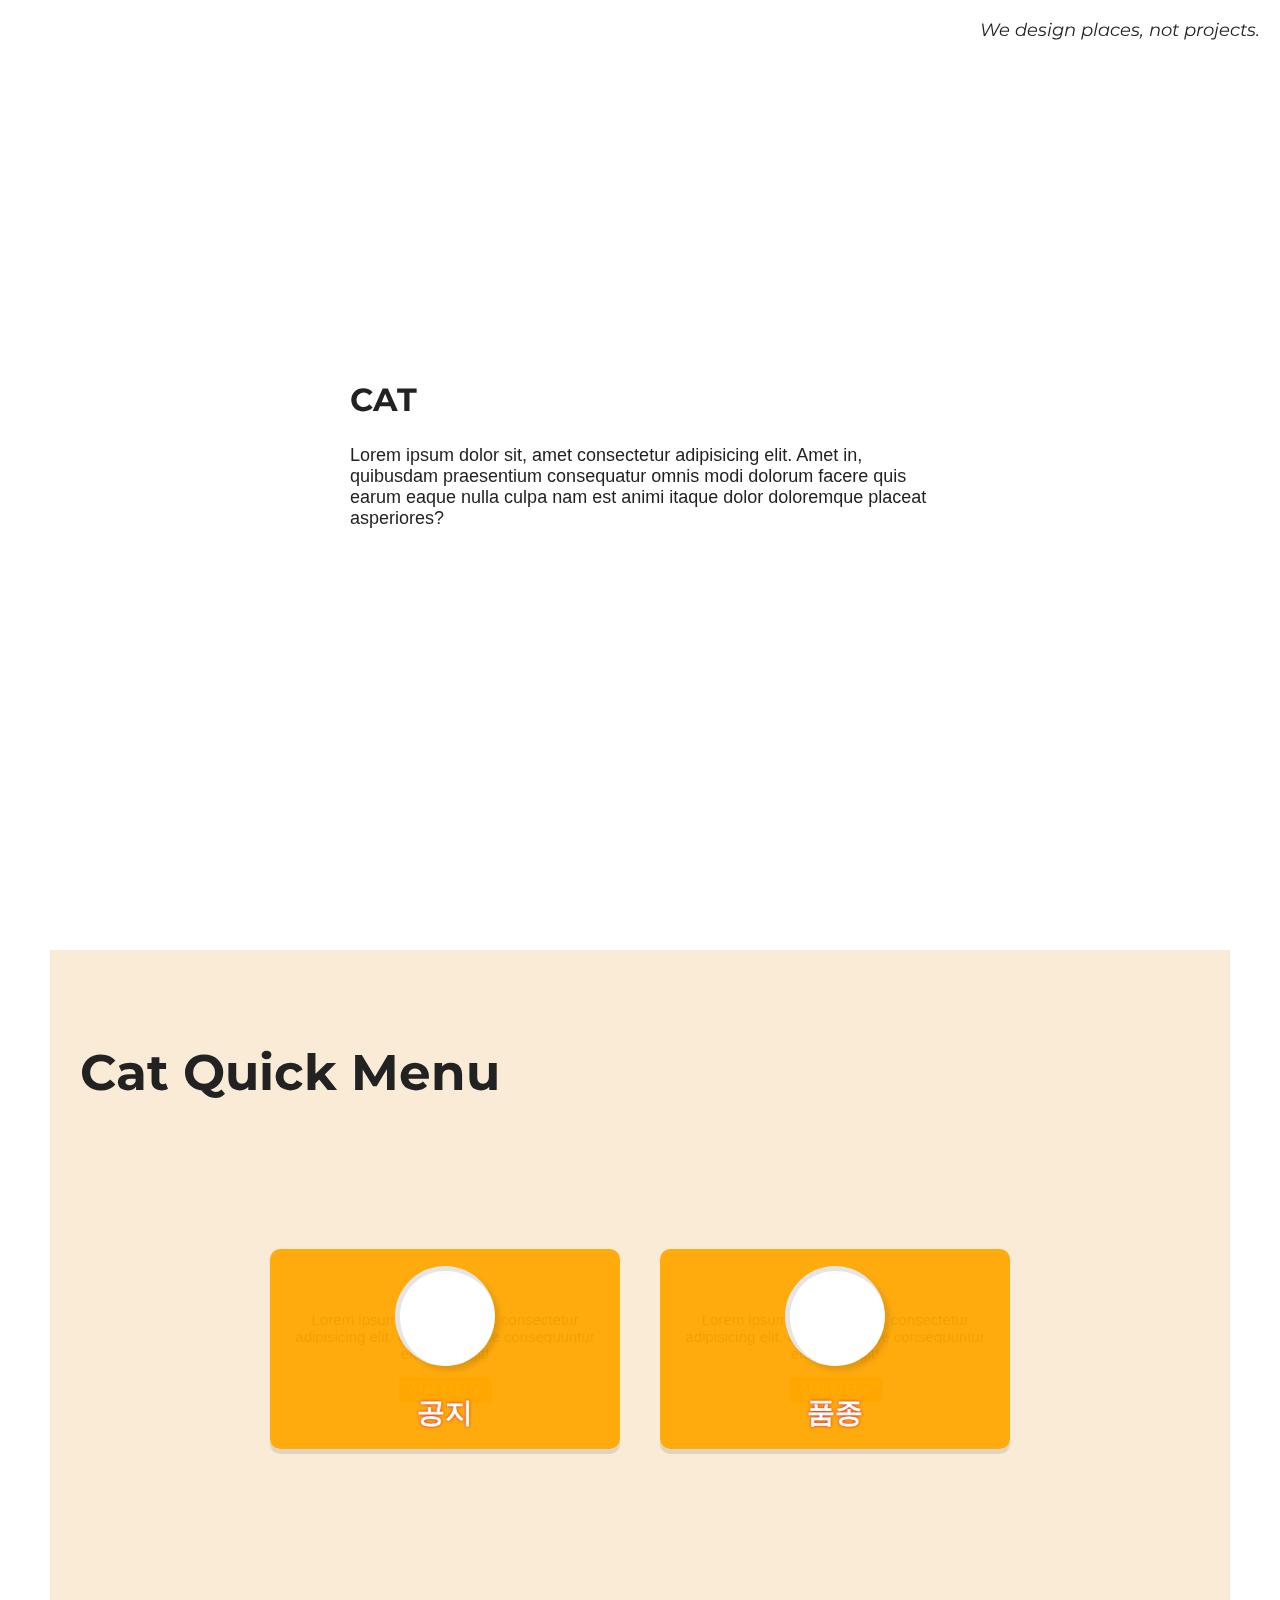
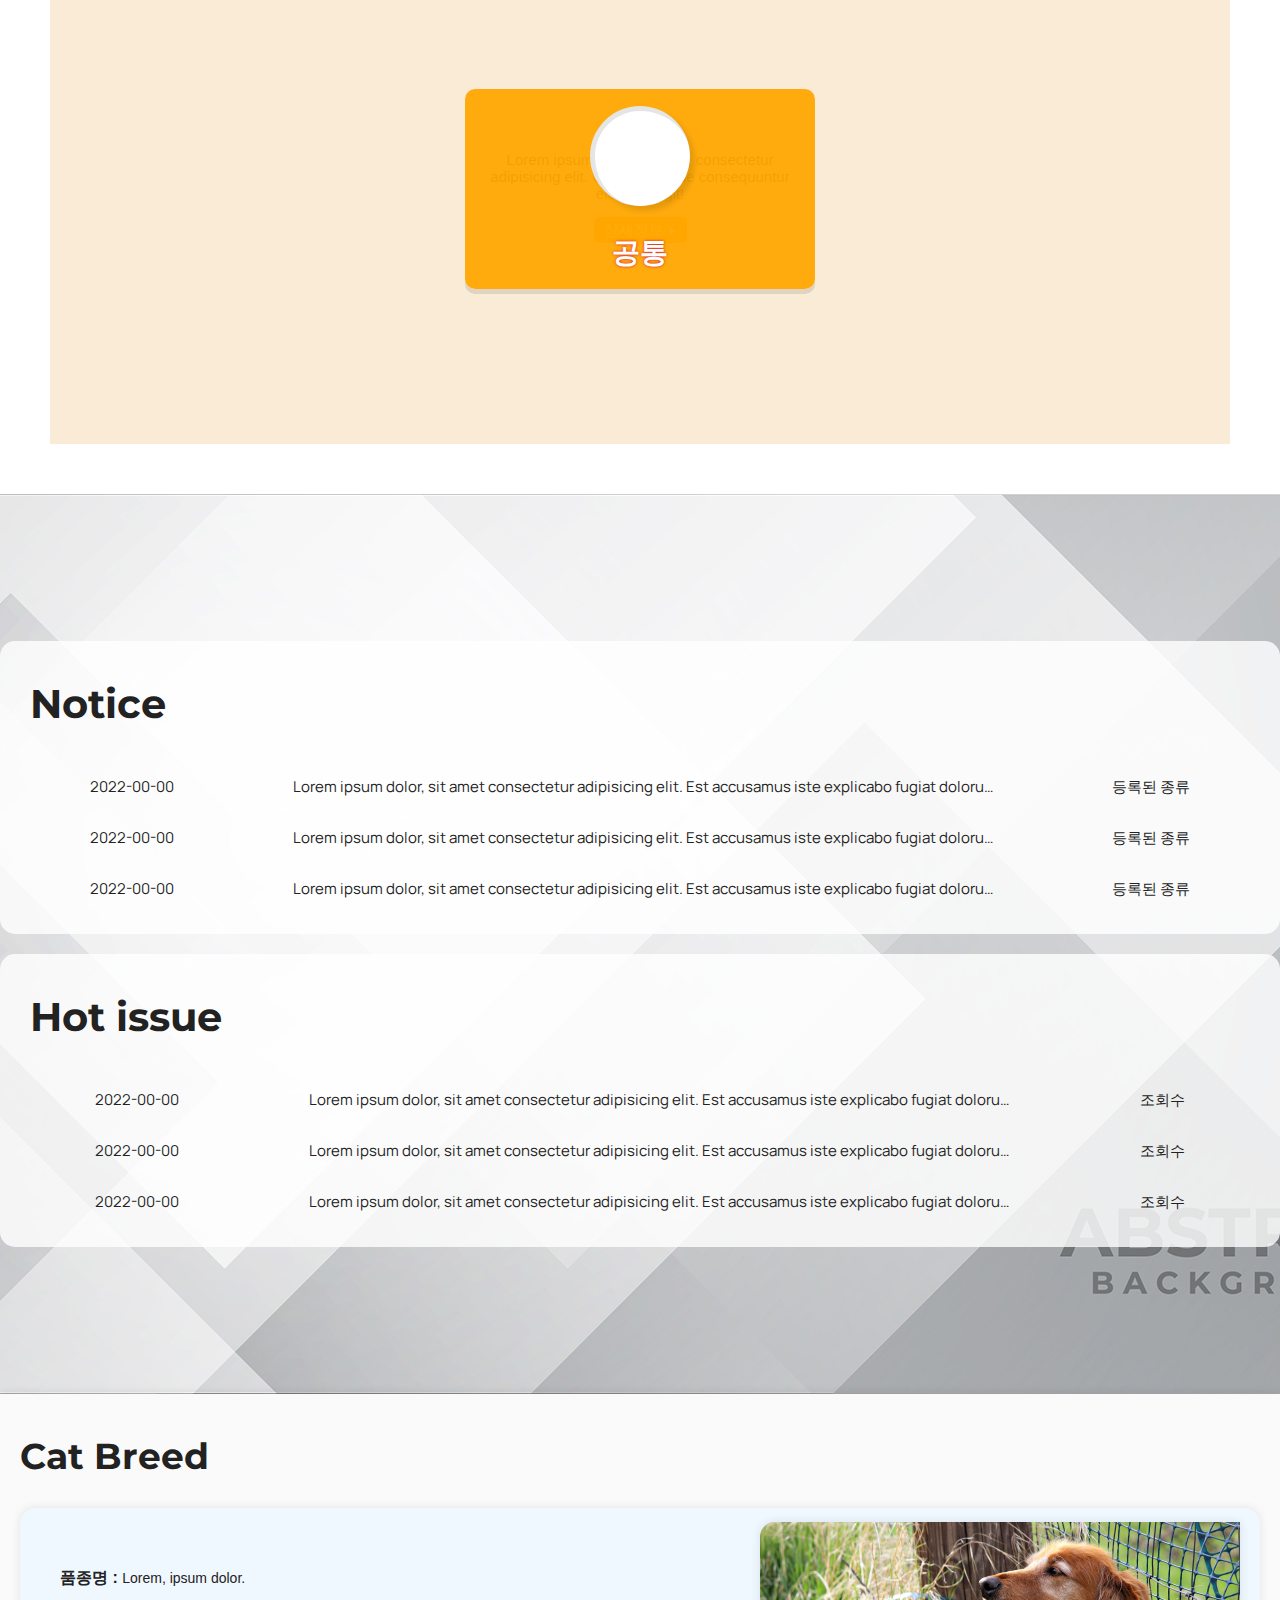
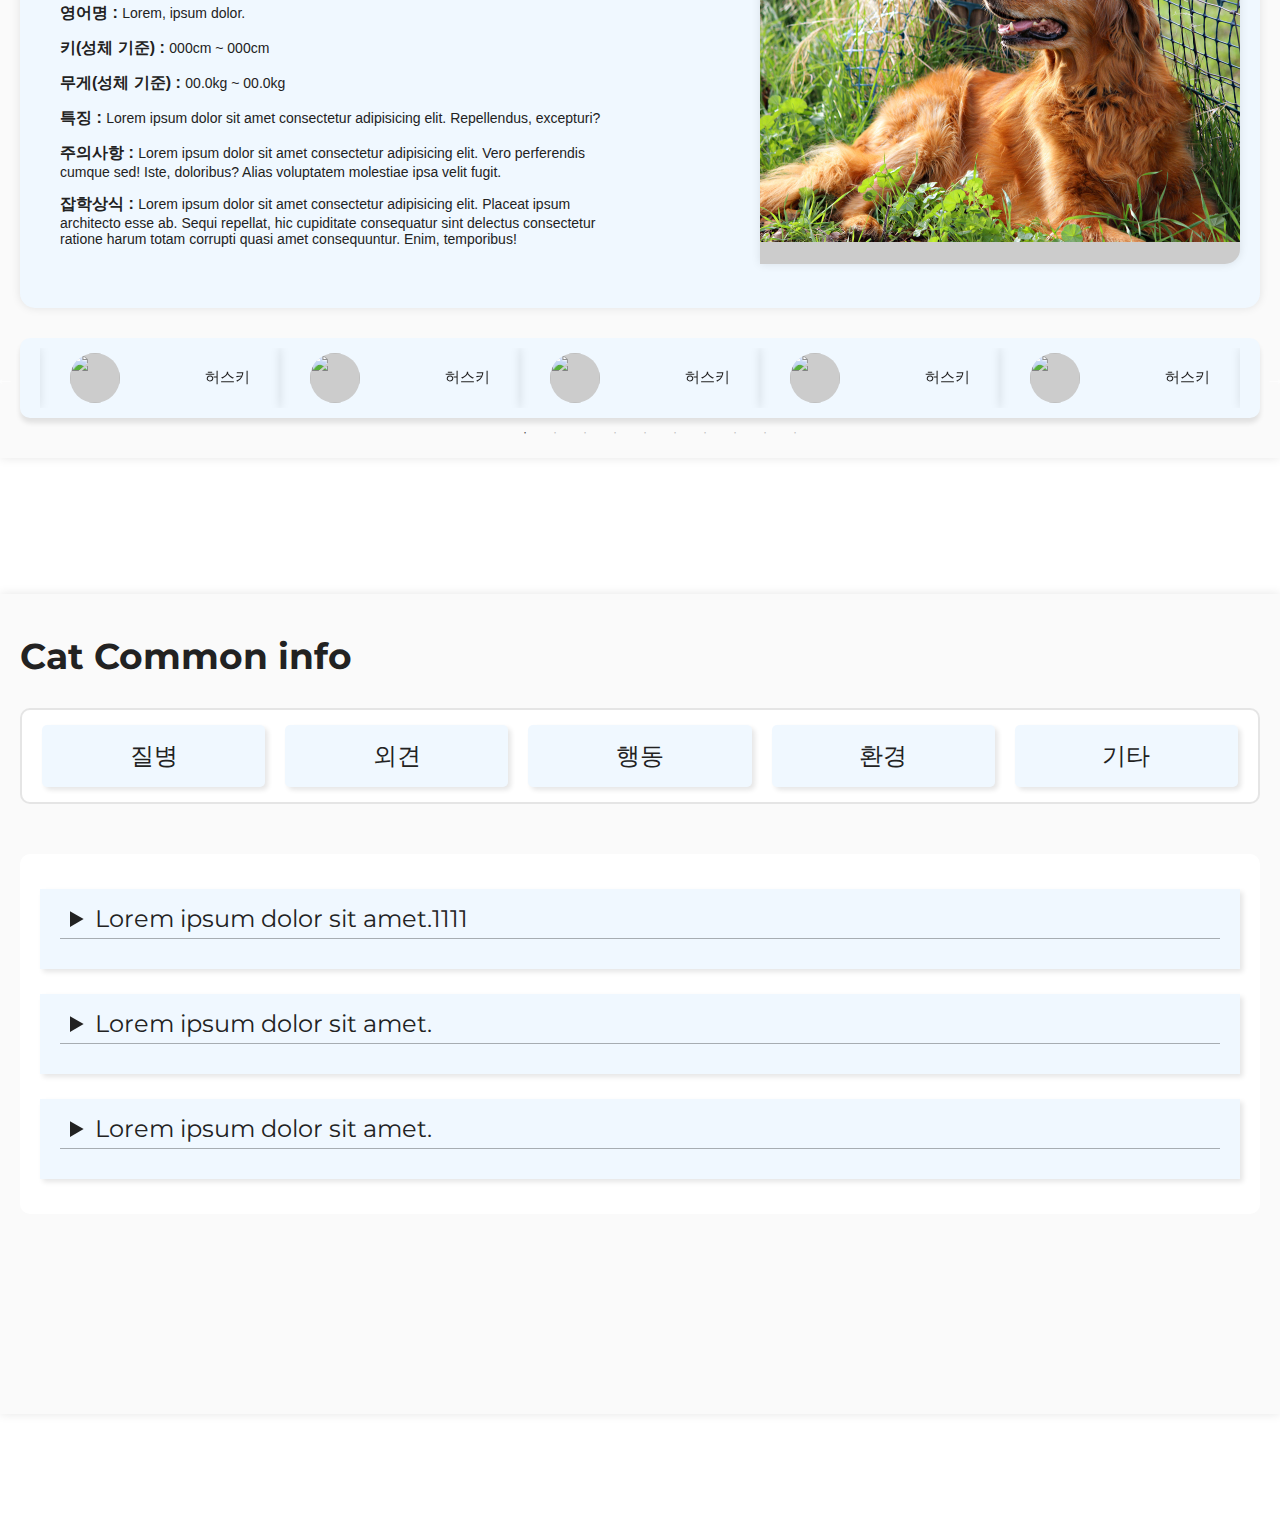
==== cat.html @ b19f5353 "pc 버전1.0" ====
<!DOCTYPE html>
<html lang="en">
	<head>
		<meta charset="UTF-8" />
		<meta http-equiv="X-UA-Compatible" content="IE=edge" />
		<meta name="viewport" content="width=device-width, initial-scale=1.0" />
		<link rel="stylesheet" href="https://cdnjs.cloudflare.com/ajax/libs/font-awesome/4.7.0/css/font-awesome.min.css" />
		<link rel="stylesheet" href="./style/font.css" />
		<!-- Resource style -->
		<link rel="stylesheet" href="./js/featerlight/featherlight.css" />
		<link rel="stylesheet" href="./js/slick/slick-theme.css" />
		<link rel="stylesheet" href="./js/slick/slick.css" />
		<!-- main css -->
		<link rel="stylesheet" href="./style/style_common.css" />
		<link rel="stylesheet" href="./style/style_dog.css" />
		<link rel="stylesheet" href="./style/style_responsive.css" />
		<title>고양이 상세정보</title>
	</head>
	<body>
		<div class="container">
			<section id="main">
				<iframe
					width="100%"
					height="100%"
					src="https://www.youtube.com/embed/8t0UvzrX9Qc?autoplay=1&loop=1&mute=1&autohide=1&rel=0"
					title="YouTube video player"
					frameborder="0"
					allow="accelerometer; autoplay; clipboard-write; encrypted-media; gyroscope; picture-in-picture"
					allowfullscreen
				></iframe>
				<div class="blur-box"></div>
				<div class="main-title">
					<h2>CAT</h2>
					<p>
						Lorem ipsum dolor sit, amet consectetur adipisicing elit. Amet in, quibusdam praesentium consequatur omnis modi dolorum facere quis earum eaque nulla culpa nam est animi itaque dolor doloremque placeat asperiores?
					</p>
				</div>
			</section>
			<section id="quick-menu">
				<div>
					<div class="content">
						<div class="quick-menu-inner">
							<h2>Cat Quick Menu</h2>
							<div class="quick-list">
								<div class="quick-list-item">
									<div class="item-top">
										<div class="item-thumbnail"></div>
										<h3 class="item-title">공지</h3>
									</div>
									<div class="item-bottom">
										<p>
											Lorem ipsum dolor sit amet, consectetur adipisicing elit. Ut facere atque consequuntur eius qui
											fugit!
										</p>
										<div class="item">상세정보 ▶</div>
									</div>
								</div>
								<div class="quick-list-item">
									<div class="item-top">
										<div class="item-thumbnail"></div>
										<h3 class="item-title">품종</h3>
									</div>
									<div class="item-bottom">
										<p>
											Lorem ipsum dolor sit amet, consectetur adipisicing elit. Ut facere atque consequuntur eius qui
											fugit!
										</p>
										<div class="item">상세정보 ▶</div>
									</div>
								</div>
								<div class="quick-list-item">
									<div class="item-top">
										<div class="item-thumbnail"></div>
										<h3 class="item-title">공통</h3>
									</div>
									<div class="item-bottom">
										<p>
											Lorem ipsum dolor sit amet, consectetur adipisicing elit. Ut facere atque consequuntur eius qui
											fugit!
										</p>
										<div class="item">상세정보 ▶</div>
									</div>
								</div>
							</div>
						</div>
					</div>
				</div>
			</section>
			<section id="notice">
				<div class="content">
					<div class="notice-inner">
						<div class="notice-list">
							<h2>Notice</h2>
							<div class="notice-list-item">
								<p class="date">2022-00-00</p>
								<p class="text">
									Lorem ipsum dolor, sit amet consectetur adipisicing elit. Est accusamus iste explicabo fugiat dolorum
									placeat repellendus maiores itaque qui veniam.
								</p>
								<p class="tag">등록된 종류</p>
							</div>
							<div class="notice-list-item">
								<p class="date">2022-00-00</p>
								<p class="text">
									Lorem ipsum dolor, sit amet consectetur adipisicing elit. Est accusamus iste explicabo fugiat dolorum
									placeat repellendus maiores itaque qui veniam.
								</p>
								<p class="tag">등록된 종류</p>
							</div>
							<div class="notice-list-item">
								<p class="date">2022-00-00</p>
								<p class="text">
									Lorem ipsum dolor, sit amet consectetur adipisicing elit. Est accusamus iste explicabo fugiat dolorum
									placeat repellendus maiores itaque qui veniam.
								</p>
								<p class="tag">등록된 종류</p>
							</div>
						</div>
						<div class="notice-list">
							<h2>Hot issue</h2>
							<div class="notice-list-item">
								<p class="date">2022-00-00</p>
								<p class="text">
									Lorem ipsum dolor, sit amet consectetur adipisicing elit. Est accusamus iste explicabo fugiat dolorum
									placeat repellendus maiores itaque qui veniam.
								</p>
								<p class="tag">조회수</p>
							</div>
							<div class="notice-list-item">
								<p class="date">2022-00-00</p>
								<p class="text">
									Lorem ipsum dolor, sit amet consectetur adipisicing elit. Est accusamus iste explicabo fugiat dolorum
									placeat repellendus maiores itaque qui veniam.
								</p>
								<p class="tag">조회수</p>
							</div>
							<div class="notice-list-item">
								<p class="date">2022-00-00</p>
								<p class="text">
									Lorem ipsum dolor, sit amet consectetur adipisicing elit. Est accusamus iste explicabo fugiat dolorum
									placeat repellendus maiores itaque qui veniam.
								</p>
								<p class="tag">조회수</p>
							</div>
						</div>
					</div>
				</div>
			</section>
			<section id="sub-content1">
				<div>
					<div class="content">
						<div class="sub-content-inner">
							<h2>Cat Breed</h2>
							<div class="dog-breed">
								<div class="breed-info">
									<p><strong>품종명 : </strong> Lorem, ipsum dolor.</p>
									<p><strong>영어명 : </strong> Lorem, ipsum dolor.</p>
									<p><strong>키(성체 기준) : </strong> 000cm ~ 000cm</p>
									<p><strong>무게(성체 기준) : </strong> 00.0kg ~ 00.0kg</p>
									<p>
										<strong>특징 : </strong> Lorem ipsum dolor sit amet consectetur adipisicing elit. Repellendus,
										excepturi?
									</p>
									<p>
										<strong>주의사항 : </strong> Lorem ipsum dolor sit amet consectetur adipisicing elit. Vero
										perferendis cumque sed! Iste, doloribus? Alias voluptatem molestiae ipsa velit fugit.
									</p>
									<p>
										<strong>잡학상식 : </strong> Lorem ipsum dolor sit amet consectetur adipisicing elit. Placeat ipsum
										architecto esse ab. Sequi repellat, hic cupiditate consequatur sint delectus consectetur ratione
										harum totam corrupti quasi amet consequuntur. Enim, temporibus!
									</p>
								</div>
								<div class="breed-img">
									<div><img src="./img/dog/리트리버 성년기.jpg" alt="" /></div>
									<div><img src="./img/dog/리트리버 유년기.jpg" alt="" /></div>
								</div>
							</div>
							<div class="breed-thumb-slide">
								<div class="thumb-item">
									<img src="" alt="" />
									<p>허스키</p>
								</div>
								<div class="thumb-item">
									<img src="" alt="" />
									<p>허스키</p>
								</div>
								<div class="thumb-item">
									<img src="" alt="" />
									<p>허스키</p>
								</div>
								<div class="thumb-item">
									<img src="" alt="" />
									<p>허스키</p>
								</div>
								<div class="thumb-item">
									<img src="" alt="" />
									<p>허스키</p>
								</div>
								<div class="thumb-item">
									<img src="" alt="" />
									<p>허스키</p>
								</div>
								<div class="thumb-item">
									<img src="" alt="" />
									<p>허스키</p>
								</div>
								<div class="thumb-item">
									<img src="" alt="" />
									<p>허스키</p>
								</div>
								<div class="thumb-item">
									<img src="" alt="" />
									<p>허스키</p>
								</div>
								<div class="thumb-item">
									<img src="" alt="" />
									<p>허스키</p>
								</div>
							</div>
						</div>
					</div>
				</div>
			</section>
			<section id="sub-content2">
				<div>
					<div class="content">
						<div class="sub-content-inner">
							<h2>Cat Common info</h2>
							<div class="tab-list">
								<div class="tab tab1">질병</div>
								<div class="tab tab2">외견</div>
								<div class="tab tab3">행동</div>
								<div class="tab tab4">환경</div>
								<div class="tab tab5">기타</div>
							</div>
							<div class="faq-wrap">
								<div class="faq faq-1 active">
									<details>
										<summary>Lorem ipsum dolor sit amet.1111</summary>
										<p>
											Lorem ipsum dolor sit amet consectetur, adipisicing elit. Placeat alias ad magni unde, quae
											quas perspiciatis omnis voluptatem! Architecto molestias optio placeat mollitia obcaecati,
											temporibus cupiditate? Iusto enim dolorem a!
										</p>
									</details>
									<details>
										<summary>Lorem ipsum dolor sit amet.</summary>
										<p>
											Lorem ipsum dolor sit amet consectetur, adipisicing elit. Placeat alias ad magni unde, quae
											quas perspiciatis omnis voluptatem! Architecto molestias optio placeat mollitia obcaecati,
											temporibus cupiditate? Iusto enim dolorem a!
										</p>
									</details>
									<details>
										<summary>Lorem ipsum dolor sit amet.</summary>
										<p>
											Lorem ipsum dolor sit amet consectetur, adipisicing elit. Placeat alias ad magni unde, quae
											quas perspiciatis omnis voluptatem! Architecto molestias optio placeat mollitia obcaecati,
											temporibus cupiditate? Iusto enim dolorem a!
										</p>
									</details>
								</div>
								<div class="faq faq-2">
									<details>
										<summary>Lorem ipsum dolor sit amet.2222</summary>
										<p>
											Lorem ipsum dolor sit amet consectetur, adipisicing elit. Placeat alias ad magni unde, quae
											quas perspiciatis omnis voluptatem! Architecto molestias optio placeat mollitia obcaecati,
											temporibus cupiditate? Iusto enim dolorem a!
										</p>
									</details>
									<details>
										<summary>Lorem ipsum dolor sit amet.</summary>
										<p>
											Lorem ipsum dolor sit amet consectetur, adipisicing elit. Placeat alias ad magni unde, quae
											quas perspiciatis omnis voluptatem! Architecto molestias optio placeat mollitia obcaecati,
											temporibus cupiditate? Iusto enim dolorem a!
										</p>
									</details>
									<details>
										<summary>Lorem ipsum dolor sit amet.</summary>
										<p>
											Lorem ipsum dolor sit amet consectetur, adipisicing elit. Placeat alias ad magni unde, quae
											quas perspiciatis omnis voluptatem! Architecto molestias optio placeat mollitia obcaecati,
											temporibus cupiditate? Iusto enim dolorem a!
										</p>
									</details>
								</div>
								<div class="faq faq-3">
									<details>
										<summary>Lorem ipsum dolor sit amet.3333</summary>
										<p>
											Lorem ipsum dolor sit amet consectetur, adipisicing elit. Placeat alias ad magni unde, quae
											quas perspiciatis omnis voluptatem! Architecto molestias optio placeat mollitia obcaecati,
											temporibus cupiditate? Iusto enim dolorem a!
										</p>
									</details>
									<details>
										<summary>Lorem ipsum dolor sit amet.</summary>
										<p>
											Lorem ipsum dolor sit amet consectetur, adipisicing elit. Placeat alias ad magni unde, quae
											quas perspiciatis omnis voluptatem! Architecto molestias optio placeat mollitia obcaecati,
											temporibus cupiditate? Iusto enim dolorem a!
										</p>
									</details>
									<details>
										<summary>Lorem ipsum dolor sit amet.</summary>
										<p>
											Lorem ipsum dolor sit amet consectetur, adipisicing elit. Placeat alias ad magni unde, quae
											quas perspiciatis omnis voluptatem! Architecto molestias optio placeat mollitia obcaecati,
											temporibus cupiditate? Iusto enim dolorem a!
										</p>
									</details>
								</div>
								<div class="faq faq-4">
									<details>
										<summary>Lorem ipsum dolor sit amet.4444</summary>
										<p>
											Lorem ipsum dolor sit amet consectetur, adipisicing elit. Placeat alias ad magni unde, quae
											quas perspiciatis omnis voluptatem! Architecto molestias optio placeat mollitia obcaecati,
											temporibus cupiditate? Iusto enim dolorem a!
										</p>
									</details>
									<details>
										<summary>Lorem ipsum dolor sit amet.</summary>
										<p>
											Lorem ipsum dolor sit amet consectetur, adipisicing elit. Placeat alias ad magni unde, quae
											quas perspiciatis omnis voluptatem! Architecto molestias optio placeat mollitia obcaecati,
											temporibus cupiditate? Iusto enim dolorem a!
										</p>
									</details>
									<details>
										<summary>Lorem ipsum dolor sit amet.</summary>
										<p>
											Lorem ipsum dolor sit amet consectetur, adipisicing elit. Placeat alias ad magni unde, quae
											quas perspiciatis omnis voluptatem! Architecto molestias optio placeat mollitia obcaecati,
											temporibus cupiditate? Iusto enim dolorem a!
										</p>
									</details>
								</div>
								<div class="faq faq-5">
									<details>
										<summary>Lorem ipsum dolor sit amet.5555</summary>
										<p>
											Lorem ipsum dolor sit amet consectetur, adipisicing elit. Placeat alias ad magni unde, quae
											quas perspiciatis omnis voluptatem! Architecto molestias optio placeat mollitia obcaecati,
											temporibus cupiditate? Iusto enim dolorem a!
										</p>
									</details>
									<details>
										<summary>Lorem ipsum dolor sit amet.</summary>
										<p>
											Lorem ipsum dolor sit amet consectetur, adipisicing elit. Placeat alias ad magni unde, quae
											quas perspiciatis omnis voluptatem! Architecto molestias optio placeat mollitia obcaecati,
											temporibus cupiditate? Iusto enim dolorem a!
										</p>
									</details>
									<details>
										<summary>Lorem ipsum dolor sit amet.</summary>
										<p>
											Lorem ipsum dolor sit amet consectetur, adipisicing elit. Placeat alias ad magni unde, quae
											quas perspiciatis omnis voluptatem! Architecto molestias optio placeat mollitia obcaecati,
											temporibus cupiditate? Iusto enim dolorem a!
										</p>
									</details>
								</div>
							</div>
						</div>
					</div>
				</div>
			</section>
		</div>
		<header>
			<div class="gnb_inner">
				<div class="logo">
					<a href="#home">
						<!-- <img src="./img/logo.png" alt="" /> -->
					</a>
				</div>
				<div class="gnb">
					<div class="menu">
						<a href="#home">HOME</a>
						<a href="#about">ABOUT</a>
						<a href="#main">CONTENT</a>
						<a href="#contact">CONTACT</a>
					</div>
					<div class="slogan">We design places, not projects.</div>
				</div>
				<div class="trigger">
					<span></span>
					<span></span>
					<span></span>
				</div>
			</div>
		</header>
		<!-- 탑버튼 -->
		<a href="#" class="gototop">
			<img src="./img/gototop.png" alt="" />
		</a>
		<!-- 스크립트 파일 모음 -->
		<!-- 제이쿼리 -->
		<script src="./js/jquery-2.1.4.js"></script>
		<script src="https://code.jquery.com/jquery-3.5.1.min.js"></script>
		<!-- Modernizr -->
		<script src="./js/velocity/velocity.min.js"></script>
		<script src="./js/velocity/velocity.ui.min.js"></script>
		<script src="./js/velocity/main.js"></script>
		<!-- Resource jQuery -->
		<!-- 슬라이더 slick slider -->
		<script src="./js/slick/slick.min.js"></script>
		<!-- 모달창 js -->
		<script src="./js/featerlight/featherlight.js"></script>
		<!-- custom js -->
		<script src="./js/custom.js"></script>
	</body>
</html>
---- style/font.css ----
@font-face {
    font-family: "배민도현체";
    src: url("../font/BMDOHYEON_ttf.ttf");
  }
@font-face {
    font-family: "티몬블랙체";
    src: url("../font/TMONBlack.ttf");
}
/* 에스코어드림 */
@font-face {
    font-family: "에스코어드림";
    src: url("../font/S-Core_Dream_OTF/SCDream1.otf");
    font-weight: 100;
}
@font-face {
    font-family: "에스코어드림";
    src: url("../font/S-Core_Dream_OTF/SCDream2.otf");
    font-weight: 200;
}
@font-face {
    font-family: "에스코어드림";
    src: url("../font/S-Core_Dream_OTF/SCDream3.otf");
    font-weight: 300;
}
@font-face {
    font-family: "에스코어드림";
    src: url("../font/S-Core_Dream_OTF/SCDream4.otf");
    font-weight: 400;
}
@font-face {
    font-family: "에스코어드림";
    src: url("../font/S-Core_Dream_OTF/SCDream5.otf");
    font-weight: 500;
}
@font-face {
    font-family: "에스코어드림";
    src: url("../font/S-Core_Dream_OTF/SCDream6.otf");
    font-weight: 600;
}
@font-face {
    font-family: "에스코어드림";
    src: url("../font/S-Core_Dream_OTF/SCDream7.otf");
    font-weight: 700;
}
@font-face {
    font-family: "에스코어드림";
    src: url("../font/S-Core_Dream_OTF/SCDream8.otf");
    font-weight: 800;
}
@font-face {
    font-family: "에스코어드림";
    src: url("../font/S-Core_Dream_OTF/SCDream9.otf");
    font-weight: 900;
}
@import url('https://fonts.googleapis.com/css2?family=Overpass&display=swap');
---- js/featerlight/featherlight.css ----
/**
 * Featherlight – ultra slim jQuery lightbox
 * Version 1.7.13 - http://noelboss.github.io/featherlight/
 *
 * Copyright 2018, Noël Raoul Bossart (http://www.noelboss.com)
 * MIT Licensed.
**/

html.with-featherlight {
	/* disable global scrolling when featherlights are visible */
	overflow: hidden;
}

.featherlight {
	display: none;

	/* dimensions: spanning the background from edge to edge */
	position:fixed;
	top: 0; right: 0; bottom: 0; left: 0;
	z-index: 2147483647; /* z-index needs to be >= elements on the site. */

	/* position: centering content */
	text-align: center;

	/* insures that the ::before pseudo element doesn't force wrap with fixed width content; */
	white-space: nowrap;

	/* styling */
	cursor: pointer;
	background: #333;
	/* IE8 "hack" for nested featherlights */
	background: rgba(0, 0, 0, 0);
}

/* support for nested featherlights. Does not work in IE8 (use JS to fix) */
.featherlight:last-of-type {
	background: rgba(0, 0, 0, 0.8);
}

.featherlight:before {
	/* position: trick to center content vertically */
	content: '';
	display: inline-block;
	height: 100%;
	vertical-align: middle;
}

.featherlight .featherlight-content {
	/* make content container for positioned elements (close button) */
	position: relative;

	/* position: centering vertical and horizontal */
	text-align: left;
	vertical-align: middle;
	display: inline-block;

	/* dimensions: cut off images */
	overflow: auto;
	padding: 25px 25px 0;
	border-bottom: 25px solid transparent;

	/* dimensions: handling large content */
	margin-left: 5%;
	margin-right: 5%;
	max-height: 95%;

	/* styling */
	background: #fff;
	cursor: auto;

	/* reset white-space wrapping */
	white-space: normal;
}

/* contains the content */
.featherlight .featherlight-inner {
	/* make sure its visible */
	display: block;
	width: 1440px;
	height: 800px;
}

/* don't show these though */
.featherlight script.featherlight-inner,
.featherlight link.featherlight-inner,
.featherlight style.featherlight-inner {
	display: none;
}

.featherlight .featherlight-close-icon {
	/* position: centering vertical and horizontal */
	position: absolute;
	z-index: 9999;
	top: 0;
	right: 10px;

	/* dimensions: 25px x 25px */
	line-height: 25px;
	width: 50px;
	height: 50px;

	/* styling */
	cursor: pointer;
	text-align: center;
	font-family: Arial, sans-serif;
	background: #fff; /* Set the background in case it overlaps the content */
	background: rgba(255, 255, 255, 0.3);
	color: #000;
	border: none;
	padding: 0;
}

/* See http://stackoverflow.com/questions/16077341/how-to-reset-all-default-styles-of-the-html5-button-element */
.featherlight .featherlight-close-icon::-moz-focus-inner {
	border: 0;
	padding: 0;
}

.featherlight .featherlight-image {
	/* styling */
	width: 100%;
}


.featherlight-iframe .featherlight-content {
	/* removed the border for image croping since iframe is edge to edge */
	border-bottom: 0;
	padding: 0;
	-webkit-overflow-scrolling: touch;
}

.featherlight iframe {
	/* styling */
	border: none;
}

.featherlight * { /* See https://github.com/noelboss/featherlight/issues/42 */
	-webkit-box-sizing: border-box;
	-moz-box-sizing: border-box;
	box-sizing: border-box;
}

/* handling phones and small screens */
@media only screen and (max-width: 1024px) {
	.featherlight .featherlight-content {
		/* dimensions: maximize lightbox with for small screens */
		margin-left: 0;
		margin-right: 0;
		max-height: 98%;

		padding: 10px 10px 0;
		border-bottom: 10px solid transparent;
	}

	.featherlight .featherlight-inner {
		/* make sure its visible */
		display: block;
		width: 95vw;
		height: 800px;
	}
}

/* hide non featherlight items when printing */
@media print {
	html.with-featherlight > * > :not(.featherlight) {
		display: none;
	}
}
---- style/style_common.css ----
/* 폰트 */
@import url("https://fonts.googleapis.com/css?family=Montserrat:200,300,400,500&display=swap");
@import url("https://fonts.googleapis.com/css?family=Manrope:300,400,500,600&display=swap");
@import url("https://fonts.googleapis.com/css2?family=Source+Sans+Pro:wght@200;300;400;600&display=swap");
@import url("https://fonts.googleapis.com/css2?family=Overpass&display=swap");
/* hadder */
header {
	position: fixed;
	width: 100%;
	top: 0;
	left: 0;
	z-index: 5;
}
.gnb_inner {
	width: calc(100% - 40px);
	margin: 0 auto;
	height: 60px;
	line-height: 60px;
}
.logo {
	float: left;
}
.logo img {
	margin-top: -5px;
	width: 150px;
	filter: drop-shadow(3px 3px 4px);
}
.gnb {
	float: right;
}
.menu {
	display: none;
}
.menu a {
	text-decoration: none;
}
.slogan {
	font-size: 18px;
	font-style: italic;
}
.trigger {
	display: none;
}
/* hiring */
.btn-intro {
	position: fixed;
	right: 50px;
	bottom: 50px;
	color: #fff;
	background-color: #000;
	padding: 10px 20px;
	border-radius: 20px;
	box-shadow: 5px 5px 10px rgba(0, 0, 0, 0.3);
	transition: 1s;
}
.btn-intro:active {
	transform: scale(0.2);
}
.btn-intro .fa {
	transform: rotateY(180deg);
}
.featherlight .featherlight-inner {
	width: 1440px !important;
}
---- style/style_dog.css ----
/* 폰트 */
@import url("https://fonts.googleapis.com/css?family=Montserrat:200,300,400,500&display=swap");
@import url("https://fonts.googleapis.com/css?family=Manrope:300,400,500,600&display=swap");
@import url("https://fonts.googleapis.com/css2?family=Source+Sans+Pro:wght@200;300;400;600&display=swap");
@import url("https://fonts.googleapis.com/css2?family=Overpass&display=swap");
/* reset css */
* {
	box-sizing: border-box;
}
ul {
	list-style: none;
	padding: 0;
}
a {
	text-decoration: none;
}
/* default css */
body {
	font-family: "Montserrat", sans-serif;
	color: #222;
	font-size: 15px;
	margin: 0;
	height: 100vh;
	background-color: #fff;
}
h1,
h2,
h3,
h4,
h5,
h6 {
	font-family: "S-Core_Dream", "Montserrat";
}
p {
	font-family: "S-Core_Dream", sans-serif;
}
* {
	box-sizing: border-box;
}
/* dog.html */
.container {
	margin: 0 auto;
	width: 100%;
	max-width: 1920px;
}
section {
	width: 100%;
	height: 100vh;
}
.content {
	width: 100%;
	height: 100%;
	max-width: 1440px;
	box-sizing: border-box;
	margin: 0 auto;
}
#main {
	width: 100%;
	max-width: 1920px;
	max-height: 1080px;
	position: relative;
}
.blur-box {
	position: absolute;
	top: 0;
	left: 0;
	width: 100%;
	height: 100%;
	backdrop-filter: blur(10px);
}
.main-title {
	position: absolute;
	padding: 10px 30px;
	top: 50%;
	left: 50%;
	max-width: 50%;
	transform: translate(-50%, -50%);
	background-color: rgba(255, 255, 255, 0.8);
	border-radius: 10px;
}
.main-title h2 {
	font-size: 32px;
}
.main-title p {
	font-size: 18px;
}
/* notice */
#notice {
	background-image: url(../img/gray_back.jpg);
	background-position: 50% 50%;
	background-size: cover;
	background-repeat: no-repeat;
}
.notice-inner {
	height: 100%;
	display: flex;
	justify-content: center;
	align-content: center;
	flex-direction: column;
}
.notice-list {
	margin: 10px 0;
    padding: 5px 30px 20px;
    background-color: rgba(255, 255, 255, 0.8);
    border-radius: 15px;
}
.notice-list h2 {
	font-size: 40px;
}
.notice-list-item {
	display: flex;
	justify-content: space-around;
	align-items: center;
}
.notice-list-item p {
	font-family: Manrope;
}
.notice-list-item .date {
}
.notice-list-item .text {
	width: 700px;
	white-space: nowrap;
	overflow: hidden;
	text-overflow: ellipsis;
}
/* 메인콘텐츠 */
#quick-menu{
	height: fit-content;
	padding: 50px;
}
.quick-menu-inner{
	background-color: antiquewhite;
	padding: 50px 30px;
}
.quick-menu-inner h2{
	font-size: 50px;
}
.quick-list{
	padding: 5px 20px;
	display: flex;
	justify-content: center;
	align-items: center;
	flex-wrap: wrap;
	gap: 40px;
}
.quick-list-item{
	width: 350px;
	height: 400px;
	position: relative;
}
.quick-list-item>div{
	height: 200px;
	width: 100%;
	display: flex;
	justify-content: center;
	align-items: center;
	flex-direction: column;
	text-align: center;
	position: absolute;
	background-color: #fff;
	top: 50%;
	transform: translateY(-50%);
	transition: .5s;
	border-radius: 10px;
}
.item-thumbnail{
	width: 100px;
	height: 100px;
	background-color: #fff;
	border-top: 5px solid rgba(0,0,0,.1);
	border-left: 5px solid rgba(0,0,0,.1);
	border-radius: 50%;
	box-shadow: 5px 5px 5px rgba(0,0,0,.1);
}
.item-title{
	font-size: 28px;
	margin-bottom: 0;
	text-shadow: 0 0 3px crimson;
}
.quick-list-item .item-top{
	z-index: 5;
	box-shadow: 0 5px 0px rgba(0,0,0,.1);
	background-color: rgba(255, 166, 0, 0.95);
	color: #fff;
}
.quick-list-item .item-bottom{
	z-index: 4;
	padding: 5px 15px;
}
.item-bottom .item {
	padding: 3px 10px;
	background-color: orange;
	border-radius: 5px;
	color: #fff;
	cursor: pointer;
}
.quick-list-item:hover .item-top{
	transform: translateY(-100%);
	border-radius: 10px 10px 0 0;
	box-shadow: 0 5px 10px rgba(0,0,0,.1);
}
.quick-list-item:hover .item-bottom{
	transform: translateY(0);
	border-radius: 0 0  10px 10px;
}
/* 서브 콘텐츠1 */
#sub-content1{
	height: 800px;
}
.sub-content-inner{
	padding: 10px 20px;
	background-color: #fafafa;
	box-shadow: 0 0 10px rgba(0,0,0,.1);
}
.sub-content-inner h2{
	font-size: 36px;
}
.dog-breed{
	width: 100%;
	height: 400px;
	display: flex;
	justify-content: space-between;
	align-items: center;
	background-color: aliceblue;
	padding: 10px 20px;
	border-radius: 15px;
	box-shadow: 0 0 10px rgba(0,0,0,.1);
}
.breed-info{
	width: 50%;
	padding: 10px 20px;
}
.breed-info p{
	font-size: 14px;
}
.breed-info strong{
	font-size: 16px;
}
.breed-img{
	width: 40%;
	height: 90%;
	background-color: #ccc;
	border-radius: 1em 0 1em 0;
	box-shadow: 0 0 10px rgba(0,0,0,.1);
	overflow: hidden;
}
.breed-img>div{
	width: 100%;
	height: 100%;
}
.breed-img>div img{
	width: 100%;
}
.breed-thumb-slide{
	padding: 10px 20px;
	margin-top: 30px;
	background-color: aliceblue;
	border-radius: 10px;
	box-shadow: 0 5px 5px rgba(0,0,0,.1);
}
.thumb-item{
	padding: 5px 30px;
	display: flex;
	justify-content: center;
	align-items: center;
	box-shadow: 0 0 10px rgba(0,0,0,.1);
}
.thumb-item>img{
	width: 50px;
	height: 50px;
	background-color: #ccc;
	border-radius: 50%;
	overflow: hidden;
	float: left;
}
.thumb-item p{
	float: right;
}
/* 서브 콘텐츠2 */
.sub-content-inner{
	position: relative;
}
.tab-list{
	border: 2px solid rgba(0,0,0,.1);
	border-radius: 10px;
	padding: 15px 20px;
	display: flex;
	justify-content: space-between;
	align-items: center;
	gap: 20px;
	background-color: #fff;
}
.tab-list .tab{
	display: flex;
	justify-content: center;
	align-items: center;
	flex-grow: 1;
	background-color: aliceblue;
	box-shadow: 3px 3px 5px rgba(0,0,0,.1);
	padding: 15px;
	border-radius: 5px;
	font-size: 24px;
}
.faq-wrap{
	position: relative;
	width: 100%;
	height: 500px;
	margin: 50px 0;
	overflow-y: scroll;
}
.faq{
	width: 100%;
	position: absolute;
	padding: 10px 20px;
	border-radius: 10px;
	background-color: #fff;
	display: none;
}
.faq.active{
	display: block;
}
.faq details{
	margin: 25px 0;
	padding: 10px 20px;
	background-color: aliceblue;
	box-shadow: 3px 3px 5px rgba(0,0,0,.1);
}
.faq details p{
	padding: 5px 30px;
	font-size: 18px;
}
.faq details summary{
	font-size: 24px;
	padding: 5px 10px;
	margin-bottom: 20px;
	border-bottom: 1px solid rgba(0,0,0,.3);
}
---- style/style_responsive.css ----
@media (max-width: 768px) {
	html {
		scroll-behavior: smooth;
	}
	.cd-section {
		height: auto;
	}
	.cd-section > div {
		height: auto;
	}
	.content {
		position: static;
		width: 100%;
		height: 100%;
		background-color: #000;
	}
	header {
		transition: 0.5s;
		height: 60px;
	}
	header.active {
		background-color: #fff;
		border-bottom: 1px solid #ccc;
	}
	.menu {
		display: block;
	}
	.slogan {
		display: none;
	}
	.gnb {
		background-color: #fff;
		position: fixed;
		top: 0;
		right: -270px;
		width: 250px;
		height: 100vh;
		box-shadow: -5px 0 10px rgba(0, 0, 0, 0.2);
		transition: 0.5s;
	}
	.gnb.active {
		right: 0;
	}
	.menu {
		margin-top: 60px;
		text-align: right;
		padding-right: 20px;
		line-height: 40px;
	}
	.menu a {
		display: block;
		color: #000;
		font-size: 20px;
	}
	.trigger {
		display: block;
		/* border: 1px solid black; */
		width: 24px;
		height: 14px;
		position: absolute;
		top: 20px;
		right: 20px;
	}
	.trigger span {
		width: 100%;
		height: 2px;
		background-color: #000;
		position: absolute;
		transition: 0.2s;
	}
	.trigger span:nth-child(1) {
		top: 0;
	}
	.trigger span:nth-child(2) {
		top: 50%;
		width: 80%;
	}
	.trigger span:nth-child(3) {
		top: 100%;
	}
	/* span active */
	.trigger.active span:nth-child(1) {
		top: 50%;
		transform: rotate(45deg);
	}
	.trigger.active span:nth-child(2) {
		opacity: 0;
	}
	.trigger.active span:nth-child(3) {
		top: 50%;
		transform: rotate(-45deg);
	}
	/* top 이동 버튼 */
	.gototop {
		position: fixed;
		bottom: 20px;
		left: 20px;
		width: 40px;
		height: 40px;
		border: 2px solid #fff;
		border-radius: 50%;
		background-color: #333;
		text-align: center;
		line-height: 50px;
		transform: translateY(100px);
		transition: 1s;
		opacity: 0;
	}
	.gototop.active {
		transform: none;
		opacity: 1;
	}
	.btn-hiring {
		right: 20px;
		bottom: 20px;
	}
	/* 메인컨텐츠 */
	/* 1. 홈 */
    .home-inner{
        height: 1000px;
    }
    .home-inner .title{
        width: 100%;
        right: 0;
        bottom: 20%;
    }
    .home-inner .title:hover {
        bottom: 15%;
    }
	/* 2. 어바웃 */
    .about-inner{
        height: 100vh;
        perspective: none;
    }
    .about-text{
        width: 95%;
        left: 2.5%;
        top: 10%;
        transform:translate(0);
        box-shadow: none;
    }
    .about-slide{
        display: none;
    }
	/* 3. 메인컨텐츠 */
    .content{
        height: 100vh;
    }
    .choice{
        flex-direction: column;
    }
    .choice li{
        height: 50px;
        width: 100%;
    }
	/* 4. 컨텐트및 푸터 */
    #contact>div>.content{
        height: 1250px;
    }
    .contact-inner{
        height: 2000px;
    }
    .contact-feature{
        height: 100%;
        width: 100%;
        background-color: #efefef;
        padding: 10px;
    }
    .contact-feature{
        flex-direction: column;
    }
    .contact-feature > div{
        width: 100%;
    }
    .contact-info h4{
        margin: 0;
    }
}
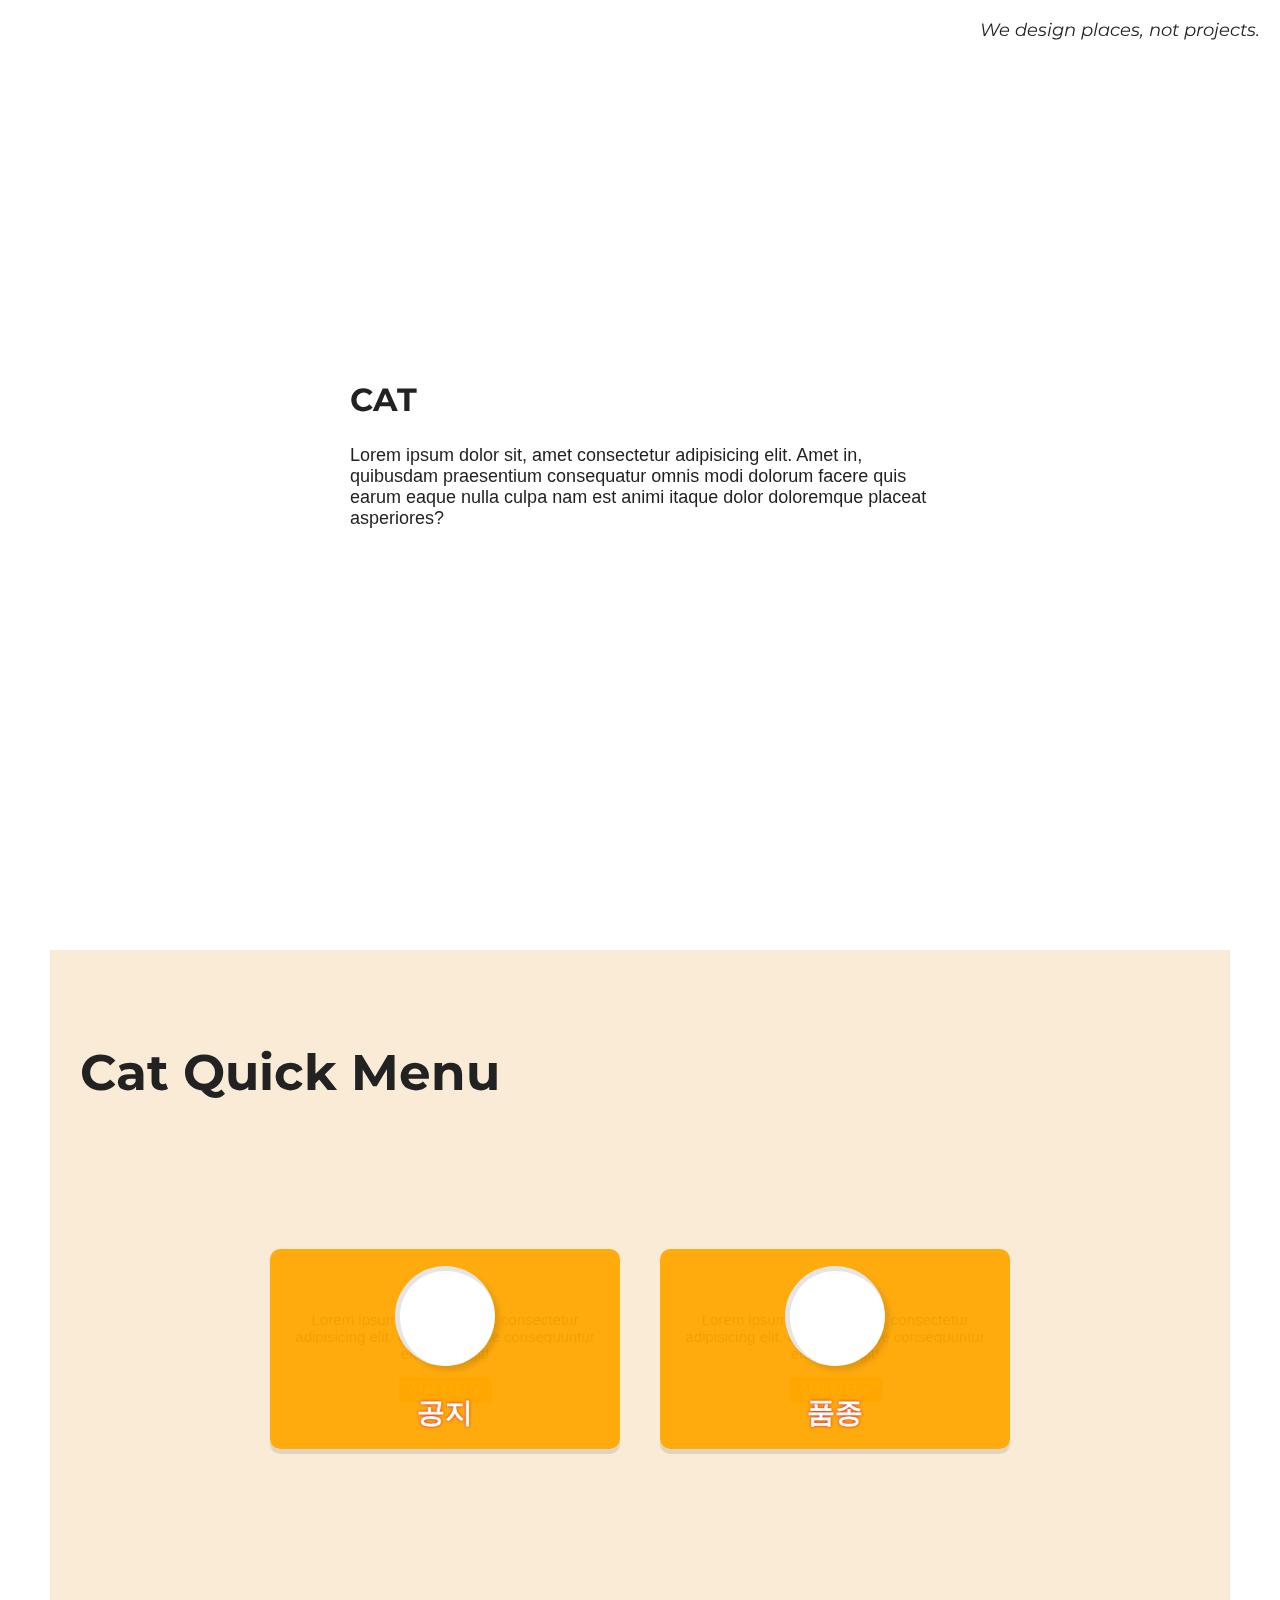
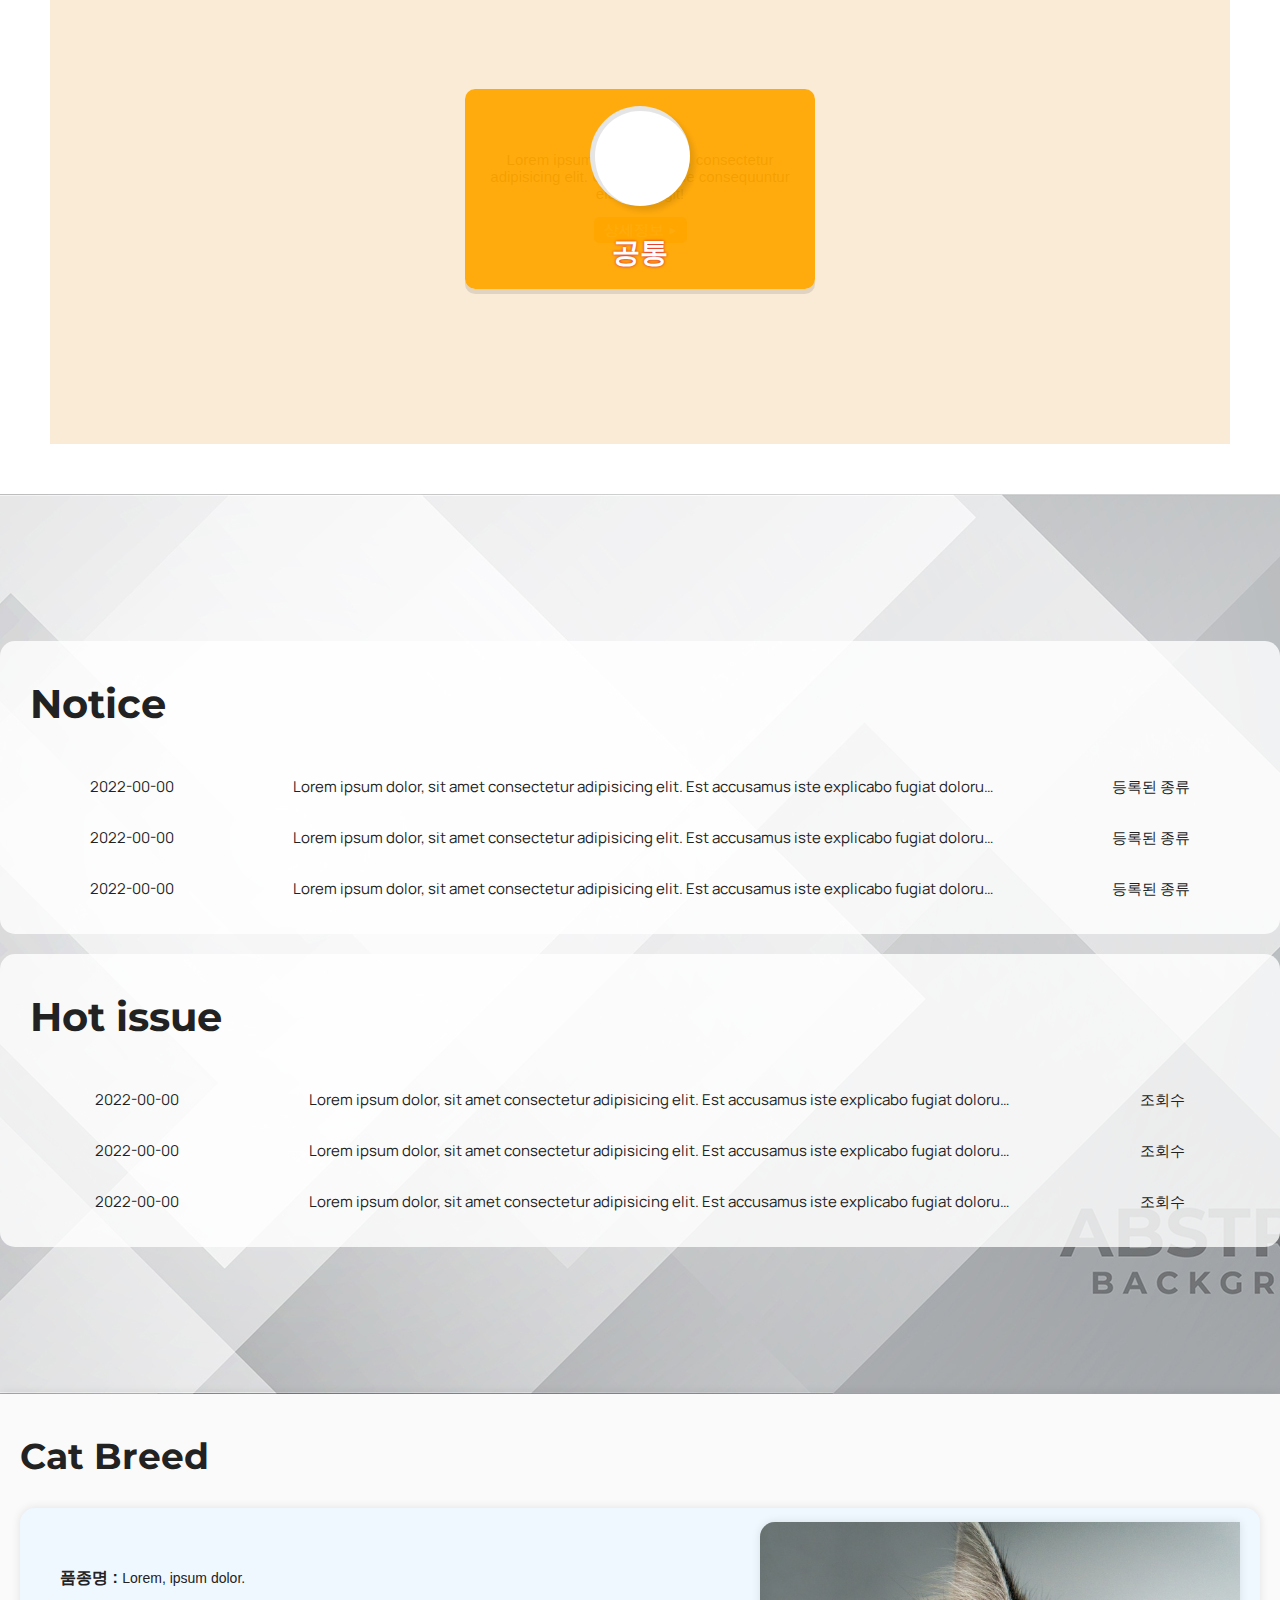
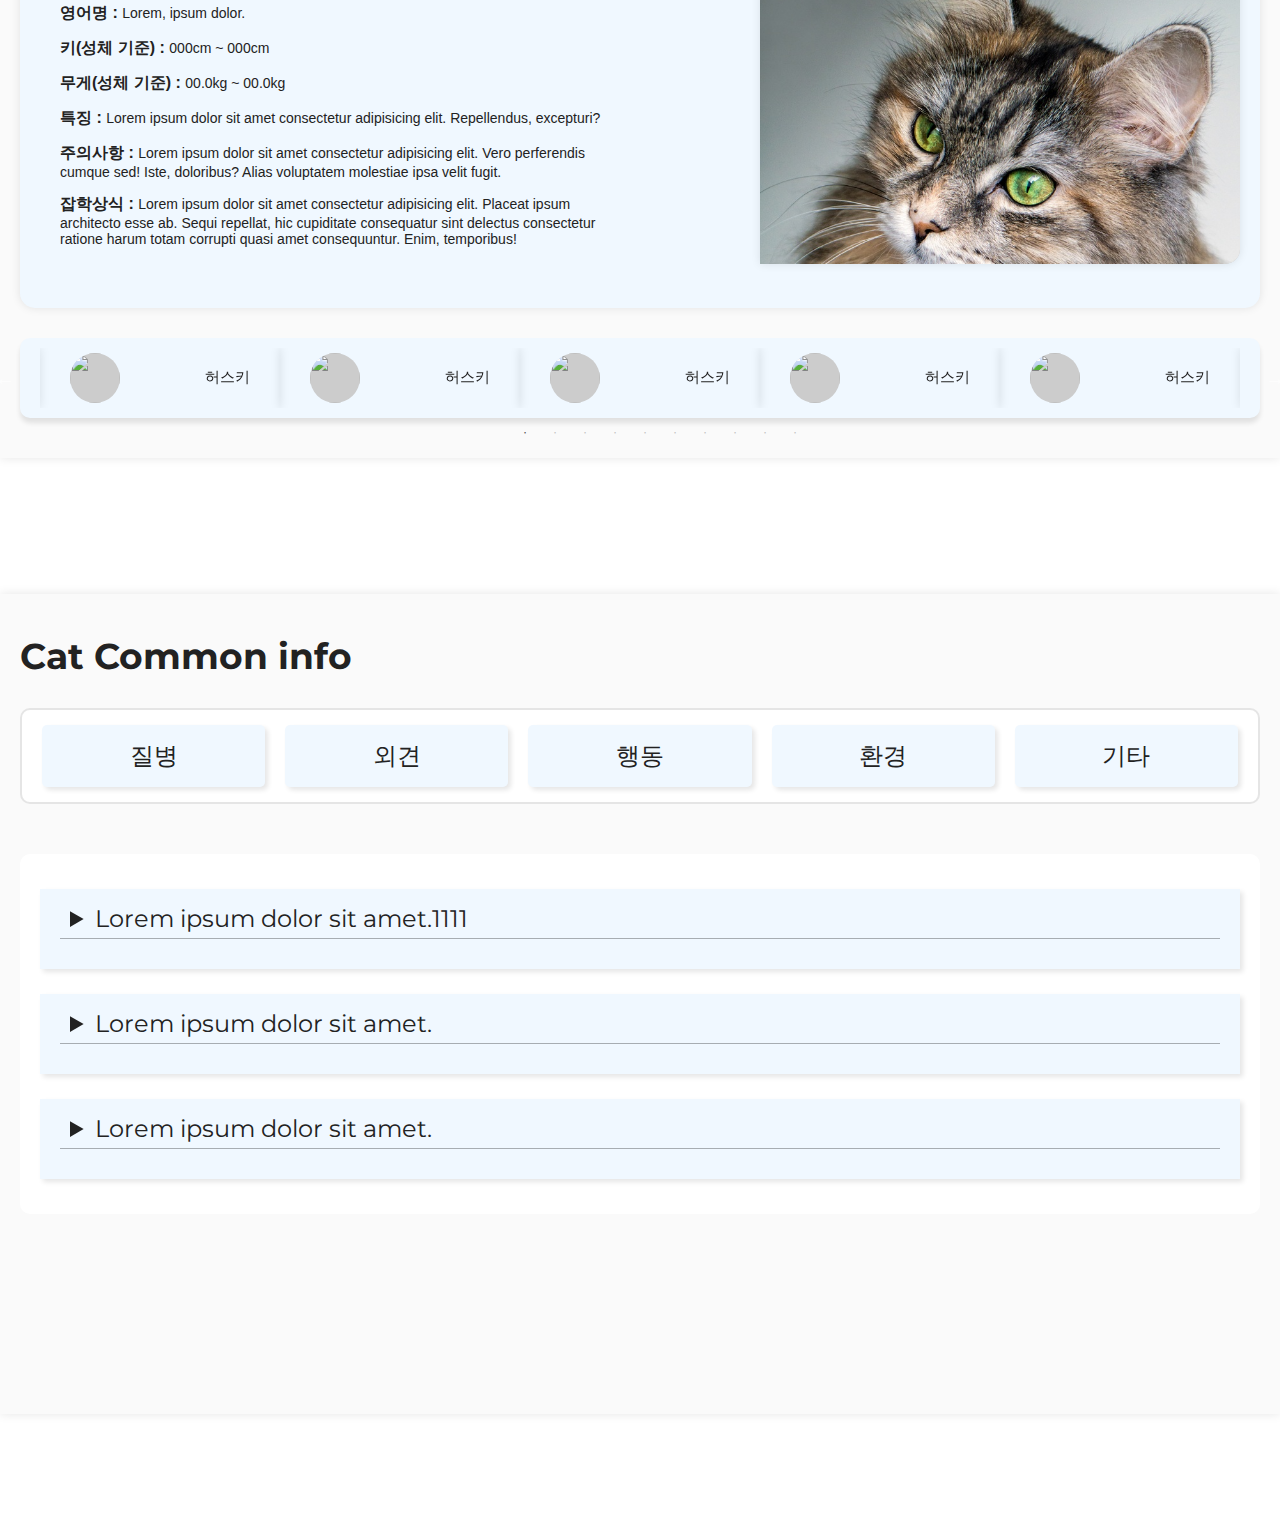
==== commit be50c4e4: "사진 추가 변경" ====
--- a/cat.html
+++ b/cat.html
@@ -172,8 +172,8 @@
 									</p>
 								</div>
 								<div class="breed-img">
-									<div><img src="./img/dog/리트리버 성년기.jpg" alt="" /></div>
-									<div><img src="./img/dog/리트리버 유년기.jpg" alt="" /></div>
+									<div><img src="./img/고양이 썸네일/노르웨이숲.jpg" alt="" /></div>
+									<div><img src="./img/고양이 썸네일/노르웨이숲.jpg" alt="" /></div>
 								</div>
 							</div>
 							<div class="breed-thumb-slide">
--- a/style/style_common.css
+++ b/style/style_common.css
@@ -22,7 +22,7 @@
 }
 .logo img {
 	margin-top: -5px;
-	width: 150px;
+	width: 50px;
 	filter: drop-shadow(3px 3px 4px);
 }
 .gnb {
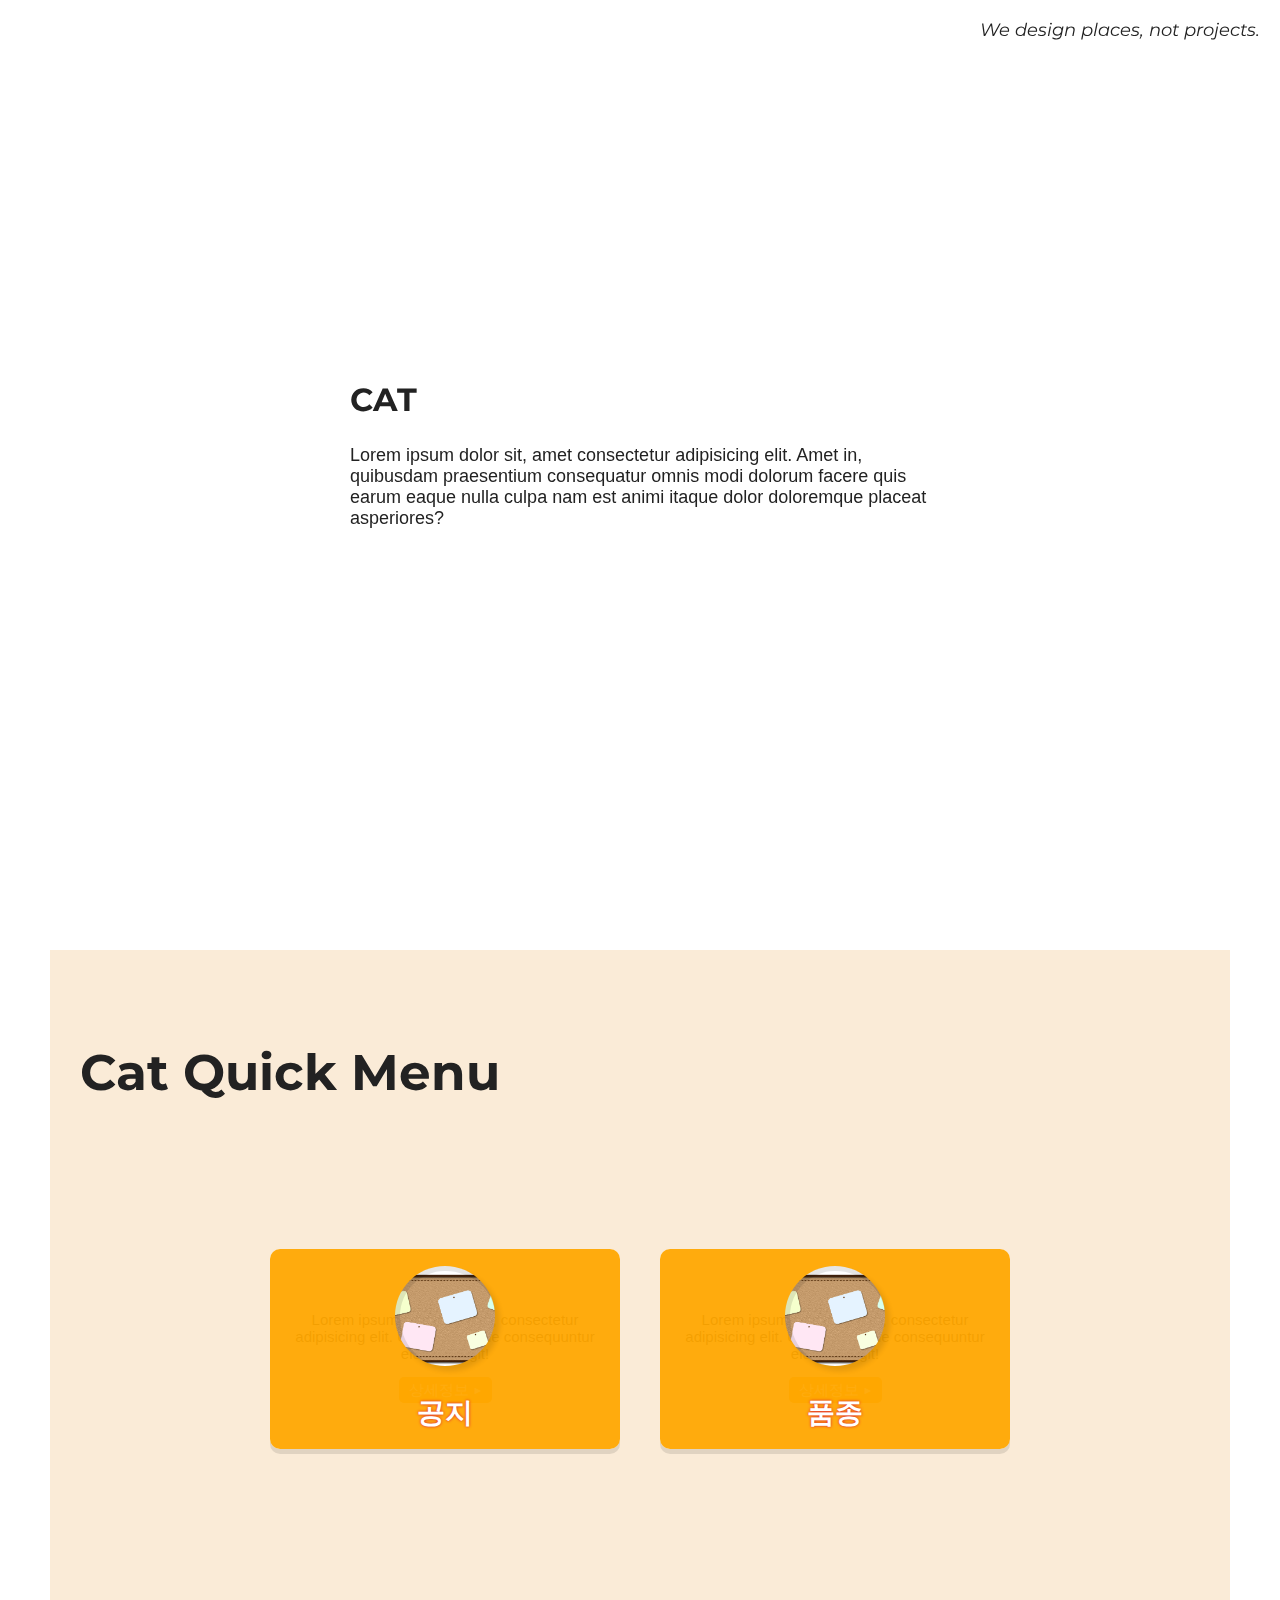
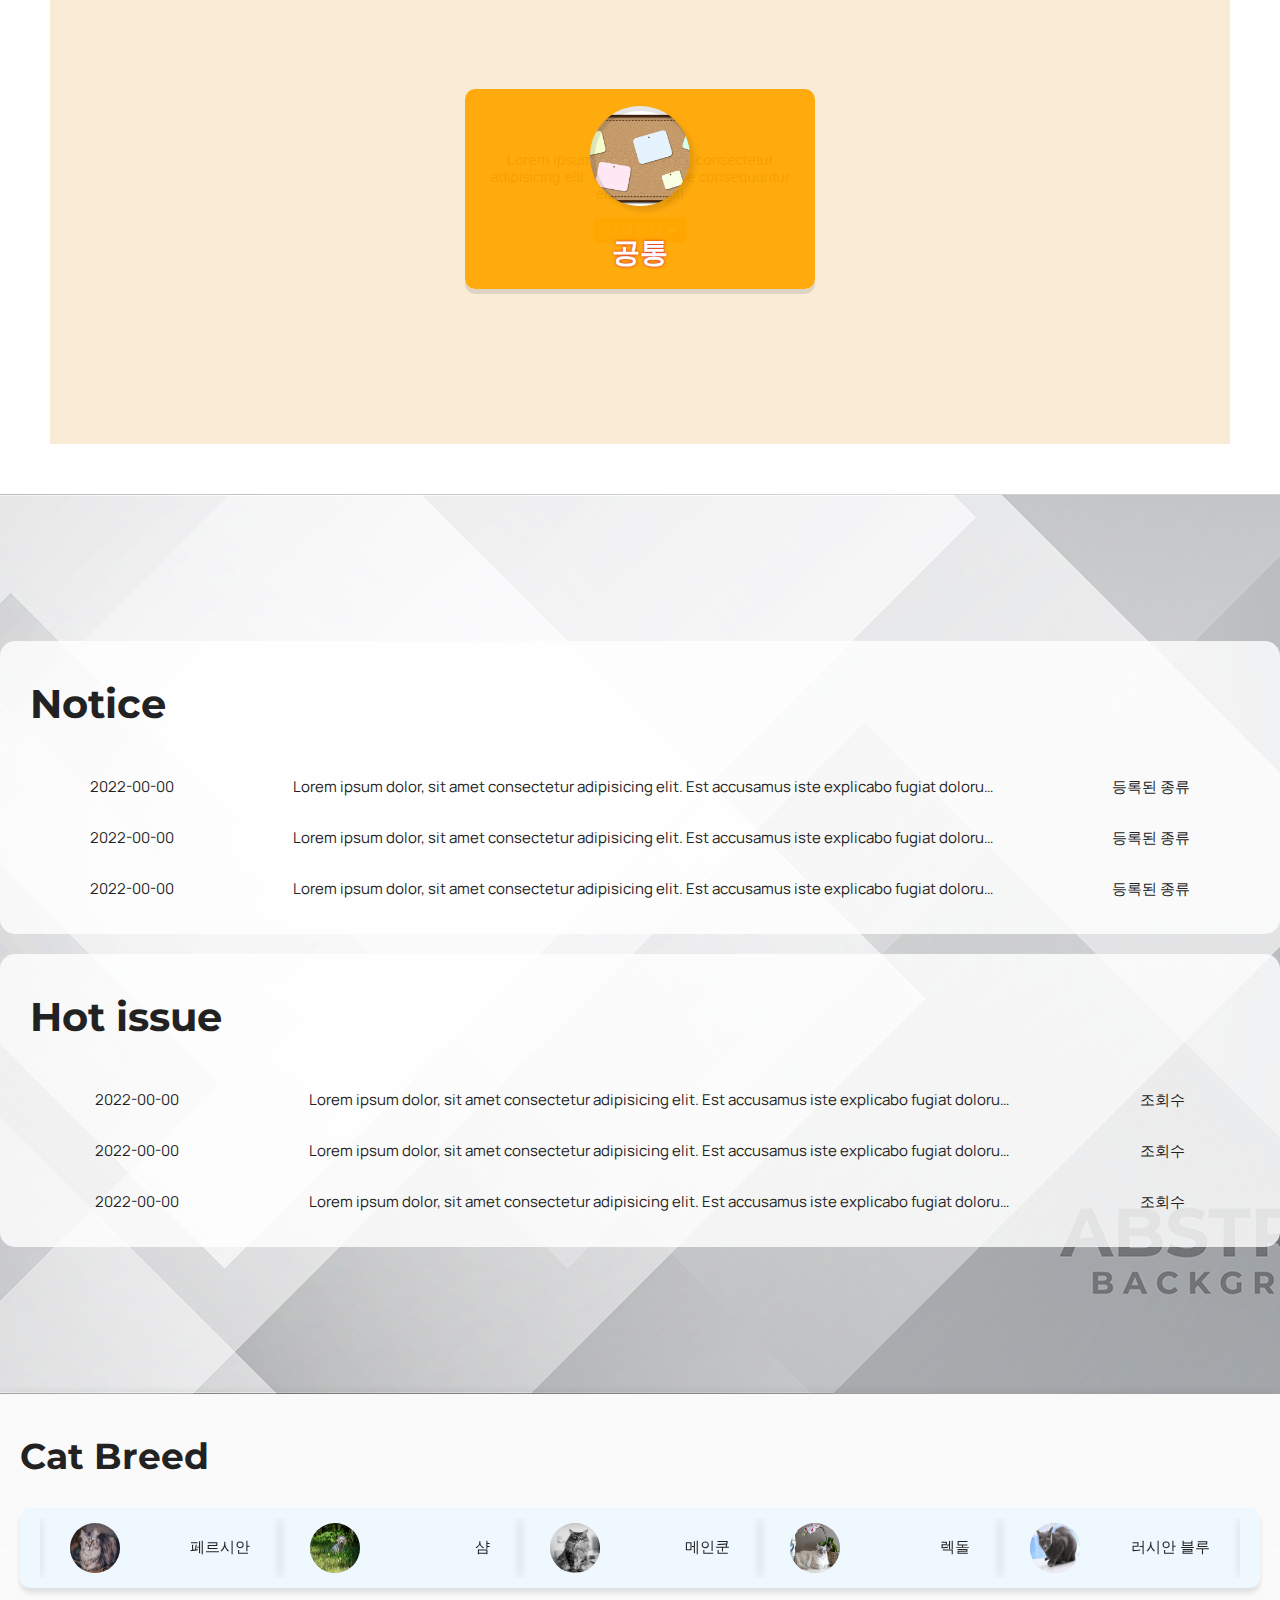
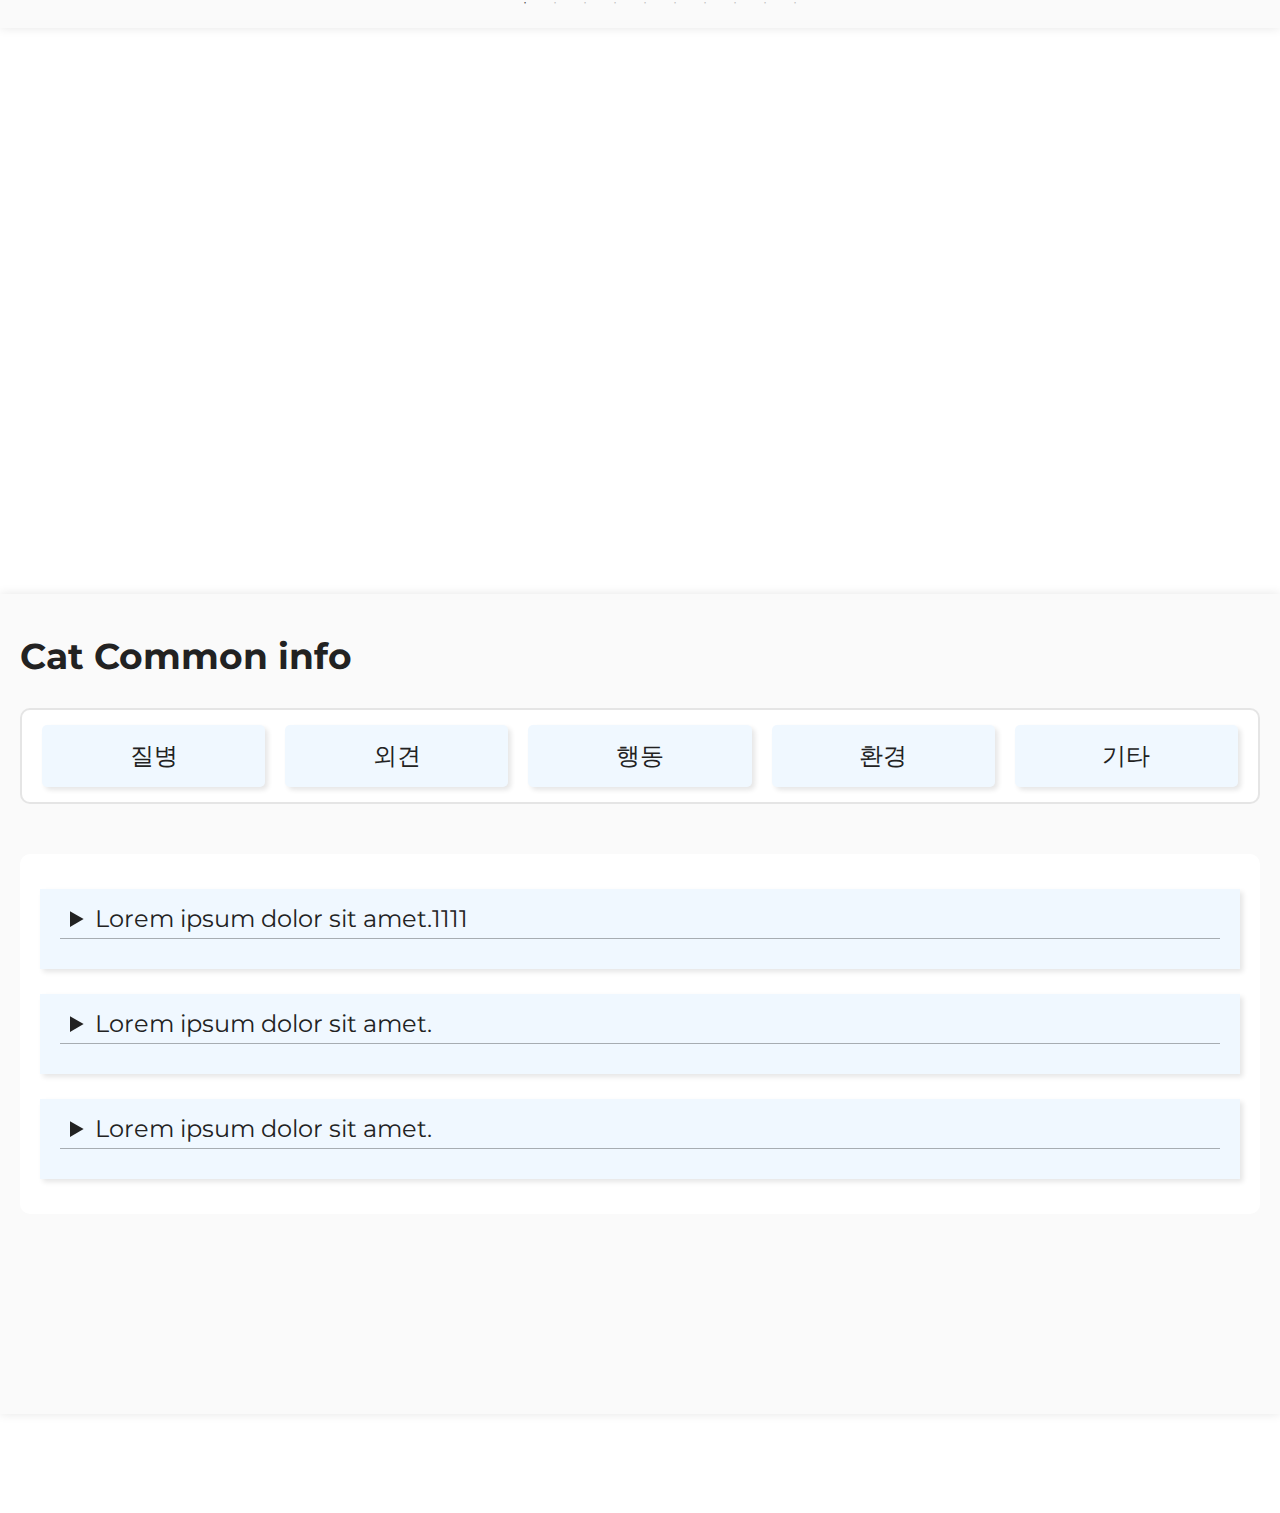
==== commit c9ecd04a: "1" ====
--- a/cat.html
+++ b/cat.html
@@ -22,7 +22,7 @@
 				<iframe
 					width="100%"
 					height="100%"
-					src="https://www.youtube.com/embed/8t0UvzrX9Qc?autoplay=1&loop=1&mute=1&autohide=1&rel=0"
+					src="https://www.youtube.com/embed/LI3oYa0lNpE?autoplay=1&loop=1&mute=1&autohide=1&rel=0"
 					title="YouTube video player"
 					frameborder="0"
 					allow="accelerometer; autoplay; clipboard-write; encrypted-media; gyroscope; picture-in-picture"
@@ -32,7 +32,8 @@
 				<div class="main-title">
 					<h2>CAT</h2>
 					<p>
-						Lorem ipsum dolor sit, amet consectetur adipisicing elit. Amet in, quibusdam praesentium consequatur omnis modi dolorum facere quis earum eaque nulla culpa nam est animi itaque dolor doloremque placeat asperiores?
+						Lorem ipsum dolor sit, amet consectetur adipisicing elit. Amet in, quibusdam praesentium consequatur omnis modi dolorum
+						facere quis earum eaque nulla culpa nam est animi itaque dolor doloremque placeat asperiores?
 					</p>
 				</div>
 			</section>
@@ -151,71 +152,86 @@
 					<div class="content">
 						<div class="sub-content-inner">
 							<h2>Cat Breed</h2>
-							<div class="dog-breed">
-								<div class="breed-info">
-									<p><strong>품종명 : </strong> Lorem, ipsum dolor.</p>
-									<p><strong>영어명 : </strong> Lorem, ipsum dolor.</p>
-									<p><strong>키(성체 기준) : </strong> 000cm ~ 000cm</p>
-									<p><strong>무게(성체 기준) : </strong> 00.0kg ~ 00.0kg</p>
-									<p>
-										<strong>특징 : </strong> Lorem ipsum dolor sit amet consectetur adipisicing elit. Repellendus,
-										excepturi?
-									</p>
-									<p>
-										<strong>주의사항 : </strong> Lorem ipsum dolor sit amet consectetur adipisicing elit. Vero
-										perferendis cumque sed! Iste, doloribus? Alias voluptatem molestiae ipsa velit fugit.
-									</p>
-									<p>
-										<strong>잡학상식 : </strong> Lorem ipsum dolor sit amet consectetur adipisicing elit. Placeat ipsum
-										architecto esse ab. Sequi repellat, hic cupiditate consequatur sint delectus consectetur ratione
-										harum totam corrupti quasi amet consequuntur. Enim, temporibus!
-									</p>
-								</div>
-								<div class="breed-img">
-									<div><img src="./img/고양이 썸네일/노르웨이숲.jpg" alt="" /></div>
-									<div><img src="./img/고양이 썸네일/노르웨이숲.jpg" alt="" /></div>
-								</div>
-							</div>
+							<div class="dog-breed-wrap">
+								<div class="dog-breed breed1">
+									<div class="breed-info">
+										<p><strong>품종명 : </strong> 페르시안</p>
+										<p><strong>영어명 : </strong> Persian</p>
+										<p><strong>키(성체 기준) : </strong> 25cm 에서 40cm</p>
+										<p><strong>무게(성체 기준) : </strong> 5.3kg ~ 5.5kg</p>
+										<p>
+											<strong>특징 : </strong> 솜사탕 같은 페르시안 고양이는 장모종의 대표주자입니다. 얼굴은 긴
+											차원형 모양이며 입과 코가 평면으로 눌려있고 많이 눌린경우에는 코가 들창코처럼 보이기도 합니다.
+											잡상식 : 페르시안은 고대 고양이 품종이며, 그 역사는 별로 잘 알려져 있지 않습니다. 17세기에
+											피에트로 델라 발레가 페르시아에서 이탈리아로 데려오면서 시작되었습니다. 페르시안은 페르시아에서
+											사막에서 사는모래 고양이로 알려져 왔습니다.
+										</p>
+									</div>
+									<div class="breed-img">
+										<img src="./img/cat/렉돌 성년기.jpg" alt="" />
+									</div>
+								</div>
+								<div class="dog-breed breed2">
+									<div class="breed-info">
+										<p><strong>품종명 : </strong> 샴(시암)</p>
+										<p><strong>영어명 : </strong> Siamese</p>
+										<p><strong>키(성체 기준) : </strong> 20cm에서 25cm</p>
+										<p><strong>무게(성체 기준) : </strong> 3.6kg ~ 5.4kg</p>
+										<p>
+											<strong>특징 : </strong> 장화를 신은 듯한 외견과 사파이어 색의 눈이 특징이다. 샴의 털은 온도
+											민감성 돌연변이로, 태어 난지 얼마안된 샴은 포인트 컬러가 옅으며 어느정도 성장후에 환경에 따라
+											추우면 짙은 색으로 변하고, 더우면 옅은 색으로 변한다 잡상식 : 태국으로부터 자연 발생하여 세계로
+											전해진 시암고양이는 1700년 경부터 존재해왔다고 추정된다. 시암이란 태국의 옛 이름이다. 그렇지만
+											그 시기보다 훨씬 전인 1350년대의 시암 고양이의 특징을 가진 고양이를 그린 그림이
+											방콕국립도서관에 소장되어 있어 정확하지 않다.
+										</p>
+									</div>
+									<div class="breed-img">
+										<img src="./img/cat/샴 고양이 유년기.jpg" alt="" />
+									</div>
+								</div>
+							</div>
+
 							<div class="breed-thumb-slide">
-								<div class="thumb-item">
-									<img src="" alt="" />
-									<p>허스키</p>
-								</div>
-								<div class="thumb-item">
-									<img src="" alt="" />
-									<p>허스키</p>
-								</div>
-								<div class="thumb-item">
-									<img src="" alt="" />
-									<p>허스키</p>
-								</div>
-								<div class="thumb-item">
-									<img src="" alt="" />
-									<p>허스키</p>
-								</div>
-								<div class="thumb-item">
-									<img src="" alt="" />
-									<p>허스키</p>
-								</div>
-								<div class="thumb-item">
-									<img src="" alt="" />
-									<p>허스키</p>
-								</div>
-								<div class="thumb-item">
-									<img src="" alt="" />
-									<p>허스키</p>
-								</div>
-								<div class="thumb-item">
-									<img src="" alt="" />
-									<p>허스키</p>
-								</div>
-								<div class="thumb-item">
-									<img src="" alt="" />
-									<p>허스키</p>
-								</div>
-								<div class="thumb-item">
-									<img src="" alt="" />
-									<p>허스키</p>
+								<div class="thumb-item thumb-1">
+									<img src="./img/cat/페르시안 성년기.jpg" alt="" />
+									<p>페르시안</p>
+								</div>
+								<div class="thumb-item thumb-2">
+									<img src="./img/말티즈 성년기.jpg" alt="" />
+									<p>샴</p>
+								</div>
+								<div class="thumb-item">
+									<img src="./img/cat/메인쿤 성년기.jpg" alt="" />
+									<p>메인쿤</p>
+								</div>
+								<div class="thumb-item">
+									<img src="./img/cat/렉돌 성년기.jpg" alt="" />
+									<p>렉돌</p>
+								</div>
+								<div class="thumb-item">
+									<img src="./img/cat/러시안 블루 성년기.jpg" alt="" />
+									<p>러시안 블루</p>
+								</div>
+								<div class="thumb-item">
+									<img src="./img/고양이 썸네일/노르웨이숲.jpg" alt="" />
+									<p>노르웨이 숲</p>
+								</div>
+								<div class="thumb-item">
+									<img src="./img/고양이 썸네일/뱅갈.jpg" alt="" />
+									<p>뱅갈</p>
+								</div>
+								<div class="thumb-item">
+									<img src="./img/고양이 썸네일/버만.jpg" alt="" />
+									<p>버만</p>
+								</div>
+								<div class="thumb-item">
+									<img src="./img/고양이 썸네일/스코티시 폴드.jpg" alt="" />
+									<p>스코티스 폴드</p>
+								</div>
+								<div class="thumb-item">
+									<img src="./img/고양이 썸네일/아비니시안.jpg" alt="" />
+									<p>아비니시안</p>
 								</div>
 							</div>
 						</div>
--- a/style/style_dog.css
+++ b/style/style_dog.css
@@ -37,6 +37,9 @@
 * {
 	box-sizing: border-box;
 }
+a{
+	color: #fff;
+}
 /* dog.html */
 .container {
 	margin: 0 auto;
@@ -171,6 +174,10 @@
 	border-left: 5px solid rgba(0,0,0,.1);
 	border-radius: 50%;
 	box-shadow: 5px 5px 5px rgba(0,0,0,.1);
+	background-image: url("../img/기타/게시판.png");
+	background-position: 50% 50%;
+	background-size: cover;
+	background-repeat: no-repeat;
 }
 .item-title{
 	font-size: 28px;
@@ -225,6 +232,10 @@
 	padding: 10px 20px;
 	border-radius: 15px;
 	box-shadow: 0 0 10px rgba(0,0,0,.1);
+	display: none;
+}
+.dog-breed.active{
+	display: flex;
 }
 .breed-info{
 	width: 50%;
@@ -243,12 +254,14 @@
 	border-radius: 1em 0 1em 0;
 	box-shadow: 0 0 10px rgba(0,0,0,.1);
 	overflow: hidden;
-}
-.breed-img>div{
-	width: 100%;
-	height: 100%;
-}
-.breed-img>div img{
+	display: flex;
+	justify-content: center;
+	align-items: center;
+}
+.breed-img img{
+	width: 100%;
+}
+.breed-img img{
 	width: 100%;
 }
 .breed-thumb-slide{
--- a/style/style_responsive.css
+++ b/style/style_responsive.css
@@ -175,4 +175,8 @@
     .contact-info h4{
         margin: 0;
     }
+	/* 용품 페이지 */
+	.list-inner{
+		border: none;
+	}
 }
